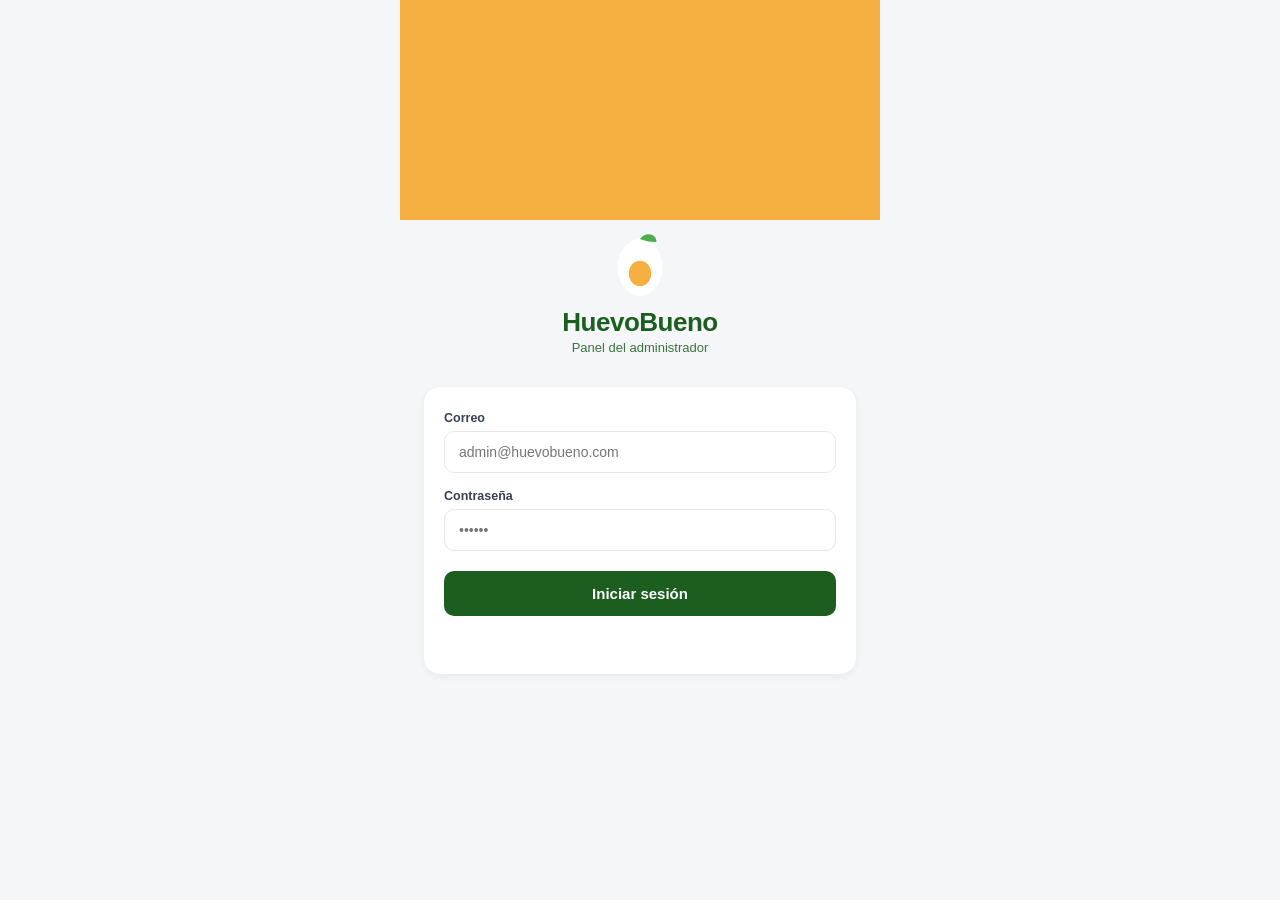
==== admin/index.html @ e24e539b "Add files via upload" ====
<!DOCTYPE html>
<html lang="es">
<head>
  <meta charset="UTF-8">
  <meta name="viewport" content="width=device-width, initial-scale=1.0, maximum-scale=1.0, user-scalable=no">
  <meta name="theme-color" content="#1B5E20">
  <meta name="apple-mobile-web-app-capable" content="yes">
  <meta name="apple-mobile-web-app-status-bar-style" content="default">
  <meta name="apple-mobile-web-app-title" content="Admin">
  <title>HuevoBueno · Admin</title>

  <link rel="icon" type="image/png" sizes="32x32" href="img/favicon-32x32.png">
  <link rel="icon" type="image/png" sizes="16x16" href="img/favicon-16x16.png">
  <link rel="apple-touch-icon" sizes="180x180" href="img/apple-touch-icon.png">
  <link rel="manifest" href="site.webmanifest">

  <link rel="stylesheet" href="css/estilos.css">
</head>
<body>

  <!-- LOGIN -->
  <main id="pantalla-login" class="pantalla-login">
    <div class="login-logo">
      <svg viewBox="0 0 48 48" fill="none" xmlns="http://www.w3.org/2000/svg">
        <ellipse cx="24" cy="27" rx="15" ry="19" fill="#FFFFFF"/>
        <ellipse cx="24" cy="31" rx="7.5" ry="8.5" fill="#F5B041"/>
        <path d="M24 8 C27 3 35 4 35 10 C30 10 26 9 24 8Z" fill="#4CAF50"/>
      </svg>
    </div>
    <h1 class="login-titulo">HuevoBueno</h1>
    <p class="login-subtitulo">Panel del administrador</p>

    <form id="form-login" class="login-form">
      <label class="campo">
        <span>Correo</span>
        <input type="email" id="input-correo" required autocomplete="email" placeholder="admin@huevobueno.com">
      </label>
      <label class="campo">
        <span>Contraseña</span>
        <input type="password" id="input-password" required autocomplete="current-password" placeholder="••••••">
      </label>
      <button type="submit" id="btn-ingresar" class="btn-primario">Iniciar sesión</button>
      <p id="mensaje-error" class="login-error"></p>
    </form>
  </main>

  <!-- APP -->
  <div id="app-principal" class="app-principal hidden">

    <!-- HEADER -->
    <header class="header">
      <div class="header-izq">
        <div class="logo-huevo">
          <svg viewBox="0 0 48 48" fill="none" xmlns="http://www.w3.org/2000/svg">
            <ellipse cx="24" cy="27" rx="15" ry="19" fill="#FFFFFF"/>
            <ellipse cx="24" cy="31" rx="7.5" ry="8.5" fill="#F5B041"/>
            <path d="M24 8 C27 3 35 4 35 10 C30 10 26 9 24 8Z" fill="#4CAF50"/>
          </svg>
        </div>
        <div class="header-textos">
          <h1 id="header-titulo">Dashboard</h1>
          <p id="header-subtitulo">Resumen de tu negocio</p>
        </div>
      </div>
      <div class="header-acciones">
        <button id="btn-refrescar" class="btn-con-texto" aria-label="Actualizar">
          <svg viewBox="0 0 24 24" fill="none" stroke="currentColor" stroke-width="2.2" stroke-linecap="round" stroke-linejoin="round">
            <polyline points="23 4 23 10 17 10"/>
            <path d="M20.49 15a9 9 0 1 1-2.12-9.36L23 10"/>
          </svg>
          <span>Actualizar</span>
        </button>
        <button id="btn-salir" class="btn-icono btn-verde" aria-label="Cerrar sesión">
          <svg viewBox="0 0 24 24" fill="none" stroke="currentColor" stroke-width="2" stroke-linecap="round" stroke-linejoin="round">
            <path d="M9 21H5a2 2 0 0 1-2-2V5a2 2 0 0 1 2-2h4"/>
            <polyline points="16 17 21 12 16 7"/>
            <line x1="21" y1="12" x2="9" y2="12"/>
          </svg>
        </button>
      </div>
    </header>

    <!-- PANTALLA: DASHBOARD -->
    <section id="pantalla-dashboard" class="pantalla">
      <div class="contenido">
        <div class="chips" id="chips-dashboard">
          <button class="chip activo" data-periodo="hoy">Hoy</button>
          <button class="chip" data-periodo="semana">Esta semana</button>
          <button class="chip" data-periodo="mes">Este mes</button>
        </div>

        <div id="dashboard-contenido">
          <p class="cargando">Cargando...</p>
        </div>
      </div>
    </section>

    <!-- PANTALLA: REPARTIDORES -->
    <section id="pantalla-repartidores" class="pantalla hidden">
      <div class="contenido">
        <div id="repartidores-contenido">
          <p class="cargando">Cargando...</p>
        </div>
      </div>
    </section>

    <!-- PANTALLA: CONFIG -->
    <section id="pantalla-config" class="pantalla hidden">
      <div class="contenido">

        <!-- Menú principal de config -->
        <div id="config-menu">
          <div class="config-opciones">
            <button class="config-opcion" data-config="nuevo-repartidor">
              <svg viewBox="0 0 24 24" fill="none" stroke="currentColor" stroke-width="2" stroke-linecap="round" stroke-linejoin="round">
                <circle cx="9" cy="8" r="3"/>
                <path d="M3 20c0-3 3-5 6-5s6 2 6 5"/>
                <line x1="19" y1="8" x2="19" y2="14"/>
                <line x1="16" y1="11" x2="22" y2="11"/>
              </svg>
              <div>
                <div class="config-opcion-titulo">Nuevo repartidor</div>
                <div class="config-opcion-sub">Registrar emprendedor y asignar colonias</div>
              </div>
            </button>

            <button class="config-opcion" data-config="ciudades">
              <svg viewBox="0 0 24 24" fill="none" stroke="currentColor" stroke-width="2" stroke-linecap="round" stroke-linejoin="round">
                <path d="M3 21h18"/>
                <path d="M5 21V7l8-4v18"/>
                <path d="M19 21V11l-6-4"/>
              </svg>
              <div>
                <div class="config-opcion-titulo">Ciudades registradas</div>
                <div class="config-opcion-sub">Colonias agrupadas por ciudad</div>
              </div>
            </button>
          </div>
        </div>

        <!-- Vista: Nuevo repartidor -->
        <div id="config-nuevo-repartidor" class="hidden">
          <button class="btn-volver-config" id="btn-volver-config-1">← Volver</button>

          <h3 class="config-titulo">Nuevo repartidor</h3>
          <p class="config-sub">Selecciona la ciudad, completa datos y elige colonias.</p>

          <form id="form-nuevo-repartidor" class="config-form">
            <label class="campo">
              <span>Ciudad *</span>
              <select id="rep-ciudad" required>
                <option value="">Selecciona una ciudad</option>
                <option value="Sayula">Sayula</option>
                <option value="Zacoalco">Zacoalco</option>
                <option value="Ciudad Guzman">Ciudad Guzman</option>
                <option value="__OTRO__">Otro (escribir ciudad)</option>
              </select>
            </label>

            <!-- Campos personales (siempre visibles) -->
            <div id="rep-campos-personales" class="hidden">
              <label class="campo">
                <span>Nombre completo *</span>
                <input type="text" id="rep-nombre" required placeholder="Ej. Juan Pérez">
              </label>

              <label class="campo">
                <span>Correo electrónico *</span>
                <input type="email" id="rep-correo" required placeholder="juan@correo.com">
              </label>

              <label class="campo">
                <span>Contraseña *</span>
                <input type="text" id="rep-password" required placeholder="Al menos 6 caracteres">
              </label>

              <label class="campo">
                <span>WhatsApp *</span>
                <input type="tel" id="rep-whatsapp" required placeholder="523325110628">
              </label>
            </div>

            <!-- Ciudad libre (solo si eligió "Otro") -->
            <div id="rep-ciudad-libre" class="hidden">
              <label class="campo">
                <span>¿Cuál es tu ciudad? *</span>
                <input type="text" id="rep-ciudad-otro" placeholder="Ej. Tlaquepaque">
              </label>
            </div>

            <!-- Sección: colonias (según ciudad) -->
            <div id="rep-seccion-colonias" class="hidden">
              <div class="config-seccion-titulo">Colonias asignadas</div>
              <p class="config-seccion-sub" id="rep-colonias-sub">Selecciona las colonias.</p>

              <div id="lista-checkbox-colonias" class="lista-checkbox">
                <p class="vacio" style="padding:16px;text-align:center;font-size:12px;">Cargando colonias...</p>
              </div>

              <button type="button" id="btn-abrir-modal-colonia" class="btn-secundario-config">
                + Agregar colonia nueva
              </button>
            </div>

            <!-- Sección: mensaje cuando no hay colonias -->
            <div id="rep-mensaje-sin-colonias" class="hidden">
              <div class="info-box">
                <div class="info-box-icono">📭</div>
                <p class="info-box-titulo">Aún no repartimos en esta ciudad</p>
                <p class="info-box-texto">Déjanos tus datos y te avisaremos cuando abramos ruta en tu zona.</p>
              </div>

              <label class="campo">
                <span>¿Cuál es tu colonia? (opcional)</span>
                <input type="text" id="rep-colonia-espera" placeholder="Ej. Centro">
              </label>
            </div>

            <!-- Botón dinámico -->
            <button type="submit" id="btn-accion-repartidor" class="btn-primario disabled">
              Completa los datos
            </button>
            <p id="msg-nuevo-repartidor" class="login-error"></p>
          </form>
        </div>

        <!-- Vista: Ciudades -->
        <div id="config-ciudades" class="hidden">
          <button class="btn-volver-config" id="btn-volver-config-2">← Volver</button>
          <h3 class="config-titulo">Ciudades registradas</h3>
          <p class="config-sub" id="ciudades-count">—</p>

          <div class="chips" id="chips-ciudades"></div>

          <div id="lista-colonias" class="lista-colonias" style="margin-top:14px;">
            <p class="cargando">Cargando colonias...</p>
          </div>
        </div>

      </div>
    </section>

    <!-- FOOTER -->
    <nav class="footer-nav">
      <button class="footer-btn activo" data-nav="dashboard">
        <svg viewBox="0 0 24 24" fill="none" stroke="currentColor" stroke-width="2" stroke-linecap="round" stroke-linejoin="round">
          <rect x="3" y="3" width="7" height="9"/>
          <rect x="14" y="3" width="7" height="5"/>
          <rect x="14" y="12" width="7" height="9"/>
          <rect x="3" y="16" width="7" height="5"/>
        </svg>
        <span>Dashboard</span>
      </button>
      <button class="footer-btn" data-nav="repartidores">
        <svg viewBox="0 0 24 24" fill="none" stroke="currentColor" stroke-width="2" stroke-linecap="round" stroke-linejoin="round">
          <circle cx="9" cy="8" r="3"/>
          <circle cx="17" cy="9" r="2"/>
          <path d="M3 20c0-3 3-5 6-5s6 2 6 5"/>
          <path d="M17 20c0-2 1-3 2.5-3.5"/>
        </svg>
        <span>Repartidores</span>
      </button>
      <button class="footer-btn" data-nav="config">
        <svg viewBox="0 0 24 24" fill="none" stroke="currentColor" stroke-width="2" stroke-linecap="round" stroke-linejoin="round">
          <circle cx="12" cy="12" r="3"/>
          <path d="M19.4 15a1.65 1.65 0 0 0 .33 1.82l.06.06a2 2 0 0 1-2.83 2.83l-.06-.06a1.65 1.65 0 0 0-1.82-.33 1.65 1.65 0 0 0-1 1.51V21a2 2 0 0 1-4 0v-.09a1.65 1.65 0 0 0-1-1.51 1.65 1.65 0 0 0-1.82.33l-.06.06a2 2 0 0 1-2.83-2.83l.06-.06a1.65 1.65 0 0 0 .33-1.82 1.65 1.65 0 0 0-1.51-1H3a2 2 0 0 1 0-4h.09A1.65 1.65 0 0 0 4.6 9a1.65 1.65 0 0 0-.33-1.82l-.06-.06a2 2 0 0 1 2.83-2.83l.06.06a1.65 1.65 0 0 0 1.82.33H9a1.65 1.65 0 0 0 1-1.51V3a2 2 0 0 1 4 0v.09a1.65 1.65 0 0 0 1 1.51 1.65 1.65 0 0 0 1.82-.33l.06-.06a2 2 0 0 1 2.83 2.83l-.06.06a1.65 1.65 0 0 0-.33 1.82V9a1.65 1.65 0 0 0 1.51 1H21a2 2 0 0 1 0 4h-.09a1.65 1.65 0 0 0-1.51 1z"/>
        </svg>
        <span>Config</span>
      </button>
    </nav>
  </div>

  <!-- MODAL: NUEVA COLONIA -->
  <div id="modal-colonia" class="modal hidden">
    <div class="modal-contenido">
      <button class="modal-cerrar" id="btn-cerrar-modal-colonia" aria-label="Cerrar">×</button>

      <h3 class="config-titulo" id="modal-colonia-titulo">Agregar colonia</h3>
      <p class="config-sub" id="modal-colonia-sub">Completa los datos de la colonia.</p>

      <form id="form-nueva-colonia" class="config-form">
        <label class="campo">
          <span>Ciudad *</span>
          <select id="col-municipio" required>
            <option value="">Selecciona una ciudad</option>
            <option value="Sayula">Sayula</option>
            <option value="Zacoalco">Zacoalco</option>
            <option value="Ciudad Guzman">Ciudad Guzman</option>
            <option value="__OTRO__">Otro (escribir ciudad)</option>
          </select>
        </label>

        <!-- Ciudad libre (solo si "Otro") -->
        <div id="col-ciudad-libre" class="hidden">
          <label class="campo">
            <span>¿Cuál es la ciudad? *</span>
            <input type="text" id="col-ciudad-otro" placeholder="Ej. Tlaquepaque">
          </label>
        </div>

        <label class="campo">
          <span>Nombre de la colonia *</span>
          <input type="text" id="col-nombre" required placeholder="Ej. Juan Rulfo">
        </label>

        <label class="campo">
          <span>Código postal</span>
          <input type="text" id="col-cp" placeholder="49300">
        </label>

        <label class="campo">
          <span>Día de entrega</span>
          <input type="text" id="col-dia" placeholder="Ej. lunes">
        </label>

        <div class="config-doble">
          <label class="campo">
            <span>Precio blanco *</span>
            <input type="number" id="col-precio-blanco" required value="70" min="1">
          </label>
          <label class="campo">
            <span>Precio rojo *</span>
            <input type="number" id="col-precio-rojo" required value="95" min="1">
          </label>
        </div>

        <button type="submit" id="btn-guardar-colonia" class="btn-primario">Guardar colonia</button>
        <p id="msg-nueva-colonia" class="login-error"></p>
      </form>
    </div>
  </div>

  <script src="js/config.js"></script>
  <script src="js/api.js"></script>
  <script src="js/login.js"></script>
  <script src="js/admin.js"></script>
</body>
</html>
---- admin/css/estilos.css ----
/* RESET */
*, *::before, *::after { margin: 0; padding: 0; box-sizing: border-box; }

:root {
  --amarillo: #F5B041;
  --amarillo-etiqueta: #FFF3CD;
  --amarillo-etiqueta-texto: #856404;
  --verde-oscuro: #1B5E20;
  --verde-claro: #E8F5E9;
  --verde-etiqueta: #D4EDDA;
  --verde-etiqueta-texto: #155724;
  --gris-fondo: #F5F6F8;
  --gris-texto: #6B7280;
  --gris-borde: #E5E7EB;
  --rojo-error: #C62828;
  --rojo-claro: #F8D7DA;
  --rojo-texto: #721C24;
  --blanco: #FFFFFF;
  --sombra: 0 2px 8px rgba(0,0,0,0.06);
  --radio: 16px;
}

html, body { height: 100%; }

body {
  font-family: -apple-system, BlinkMacSystemFont, 'Segoe UI', Roboto, Helvetica, Arial, sans-serif;
  background: var(--gris-fondo);
  color: #1F2937;
  min-height: 100vh;
  max-width: 480px;
  margin: 0 auto;
  position: relative;
}

.hidden { display: none !important; }

/* LOGIN */
.pantalla-login {
  min-height: 100vh;
  display: flex;
  flex-direction: column;
  align-items: center;
  justify-content: center;
  padding: 32px 24px;
  background: linear-gradient(180deg, var(--amarillo) 0%, var(--amarillo) 220px, var(--gris-fondo) 220px, var(--gris-fondo) 100%);
}

.login-logo { width: 72px; height: 72px; margin-bottom: 8px; }
.login-logo svg { width: 100%; height: 100%; }

.login-titulo { font-size: 26px; font-weight: 800; color: var(--verde-oscuro); letter-spacing: -0.5px; }
.login-subtitulo { font-size: 13px; color: var(--verde-oscuro); opacity: 0.85; margin-top: 2px; margin-bottom: 32px; }

.login-form {
  width: 100%;
  background: var(--blanco);
  border-radius: var(--radio);
  box-shadow: var(--sombra);
  padding: 24px 20px;
  display: flex;
  flex-direction: column;
  gap: 16px;
}

.campo { display: flex; flex-direction: column; gap: 6px; }
.campo span { font-size: 12.5px; font-weight: 600; color: #374151; }
.campo input {
  border: 1.5px solid var(--gris-borde);
  border-radius: 10px;
  padding: 12px 14px;
  font-size: 14px;
  font-family: inherit;
  outline: none;
  transition: border-color 0.15s;
  background: var(--blanco);
}
.campo input:focus { border-color: var(--verde-oscuro); }

.btn-primario {
  background: var(--verde-oscuro);
  color: var(--blanco);
  border: none;
  border-radius: 10px;
  padding: 14px;
  font-size: 15px;
  font-weight: 700;
  font-family: inherit;
  cursor: pointer;
  transition: transform 0.15s, opacity 0.15s;
  margin-top: 4px;
}
.btn-primario:active { transform: scale(0.98); }
.btn-primario:disabled { opacity: 0.6; cursor: not-allowed; }

.login-error { font-size: 13px; color: var(--rojo-error); text-align: center; min-height: 18px; font-weight: 500; }

/* APP */
.app-principal { min-height: 100vh; padding-bottom: 80px; }

/* HEADER */
.header {
  background: var(--amarillo);
  padding: 14px 14px 16px;
  display: flex;
  justify-content: space-between;
  align-items: center;
  gap: 8px;
  position: sticky;
  top: 0;
  z-index: 50;
}

.header-izq { display: flex; align-items: center; gap: 8px; min-width: 0; flex: 1; }
.logo-huevo { width: 34px; height: 34px; flex-shrink: 0; }
.logo-huevo svg { width: 100%; height: 100%; }

.header-textos { min-width: 0; }
.header-textos h1 { font-size: 19px; font-weight: 800; color: var(--verde-oscuro); line-height: 1.1; }
.header-textos p { font-size: 9.5px; color: var(--verde-oscuro); opacity: 0.85; margin-top: 1px; line-height: 1.2; }

.header-acciones { display: flex; gap: 6px; flex-shrink: 0; align-items: center; }

.btn-con-texto {
  display: flex;
  align-items: center;
  gap: 5px;
  background: var(--blanco);
  color: var(--verde-oscuro);
  border: none;
  border-radius: 20px;
  padding: 8px 12px;
  font-size: 12px;
  font-weight: 700;
  font-family: inherit;
  cursor: pointer;
  box-shadow: 0 2px 6px rgba(0,0,0,0.08);
  transition: transform 0.15s;
}
.btn-con-texto:active { transform: scale(0.95); }
.btn-con-texto svg { width: 16px; height: 16px; }

.btn-icono {
  width: 38px;
  height: 38px;
  border-radius: 50%;
  border: none;
  display: flex;
  align-items: center;
  justify-content: center;
  cursor: pointer;
  transition: transform 0.15s;
  flex-shrink: 0;
}
.btn-icono:active { transform: scale(0.92); }
.btn-icono svg { width: 19px; height: 19px; }

.btn-verde { background: var(--verde-oscuro); color: var(--blanco); box-shadow: 0 2px 6px rgba(0,0,0,0.15); }

/* CONTENIDO */
.contenido {
  padding: 14px 14px 24px;
  display: flex;
  flex-direction: column;
  gap: 12px;
}

.cargando, .vacio {
  text-align: center;
  color: var(--gris-texto);
  padding: 32px 16px;
  font-size: 13.5px;
}

/* CHIPS */
.chips {
  display: flex;
  gap: 6px;
  overflow-x: auto;
  padding: 2px 2px 4px;
  scrollbar-width: none;
}
.chips::-webkit-scrollbar { display: none; }

.chip {
  flex-shrink: 0;
  display: flex;
  align-items: center;
  gap: 5px;
  background: var(--blanco);
  color: #374151;
  border: 1.5px solid var(--gris-borde);
  border-radius: 20px;
  padding: 7px 12px;
  font-size: 12px;
  font-weight: 600;
  font-family: inherit;
  cursor: pointer;
  transition: all 0.15s;
  white-space: nowrap;
}

.chip.activo {
  background: var(--verde-oscuro);
  color: var(--blanco);
  border-color: var(--verde-oscuro);
}

/* CARDS */
.card {
  background: var(--blanco);
  border-radius: var(--radio);
  padding: 16px;
  box-shadow: var(--sombra);
}

.card-titulo {
  font-size: 12.5px;
  font-weight: 700;
  color: var(--gris-texto);
  text-transform: uppercase;
  letter-spacing: 0.4px;
  margin-bottom: 8px;
}

.card-valor {
  font-size: 30px;
  font-weight: 800;
  color: #1F2937;
  line-height: 1.1;
}

.card-sub {
  font-size: 12.5px;
  color: var(--gris-texto);
  margin-top: 4px;
}

/* Grid de 3 métricas */
.card-metricas {
  display: grid;
  grid-template-columns: 1fr 1fr 1fr;
  gap: 8px;
  background: var(--blanco);
  border-radius: var(--radio);
  padding: 14px 12px;
  box-shadow: var(--sombra);
}

.metrica {
  display: flex;
  flex-direction: column;
  align-items: center;
  text-align: center;
  gap: 3px;
}

.metrica-valor {
  font-size: 22px;
  font-weight: 800;
  color: var(--verde-oscuro);
}

.metrica-label {
  font-size: 10.5px;
  color: var(--gris-texto);
  font-weight: 600;
  text-transform: uppercase;
  letter-spacing: 0.3px;
}

/* Ranking y listas */
.lista-items {
  display: flex;
  flex-direction: column;
  gap: 10px;
}

.item-row {
  display: flex;
  align-items: center;
  gap: 10px;
}

.item-pos {
  width: 26px;
  height: 26px;
  border-radius: 50%;
  background: var(--verde-claro);
  color: var(--verde-oscuro);
  display: flex;
  align-items: center;
  justify-content: center;
  font-size: 12px;
  font-weight: 800;
  flex-shrink: 0;
}
.item-pos.top {
  background: var(--amarillo);
  color: var(--verde-oscuro);
}

.item-info { flex: 1; min-width: 0; }

.item-nombre {
  font-size: 13.5px;
  font-weight: 700;
  color: #1F2937;
  margin-bottom: 2px;
}

.item-detalle {
  font-size: 11.5px;
  color: var(--gris-texto);
}

.item-valor {
  font-size: 14px;
  font-weight: 800;
  color: var(--verde-oscuro);
  flex-shrink: 0;
}

/* Barra de progreso */
.barra-track {
  height: 6px;
  background: var(--gris-fondo);
  border-radius: 6px;
  overflow: hidden;
  margin-top: 4px;
}

.barra-fill {
  height: 100%;
  background: var(--verde-oscuro);
  border-radius: 6px;
  transition: width 0.4s ease-out;
  min-width: 3px;
}

.barra-fill.amarillo { background: var(--amarillo); }
.barra-fill.rojo { background: #C62828; }

/* Finanzas */
.finanzas-grid {
  display: flex;
  flex-direction: column;
  gap: 8px;
  margin-top: 10px;
  padding-top: 12px;
  border-top: 1px solid var(--gris-borde);
}

.finanzas-row {
  display: flex;
  justify-content: space-between;
  align-items: center;
  font-size: 13px;
}

.finanzas-row .label { color: var(--gris-texto); }
.finanzas-row .valor { font-weight: 700; color: #1F2937; }
.finanzas-row.positivo .valor { color: var(--verde-oscuro); }
.finanzas-row.negativo .valor { color: var(--rojo-error); }

/* Repartidor card */
.rep-card {
  background: var(--blanco);
  border-radius: var(--radio);
  padding: 14px;
  box-shadow: var(--sombra);
  display: flex;
  flex-direction: column;
  gap: 10px;
}

.rep-header {
  display: flex;
  align-items: center;
  gap: 10px;
}

.rep-avatar {
  width: 42px;
  height: 42px;
  border-radius: 50%;
  background: var(--verde-oscuro);
  color: var(--blanco);
  display: flex;
  align-items: center;
  justify-content: center;
  font-size: 17px;
  font-weight: 800;
  flex-shrink: 0;
}

.rep-info { flex: 1; min-width: 0; }
.rep-nombre { font-size: 15px; font-weight: 800; color: #1F2937; }
.rep-correo { font-size: 11.5px; color: var(--gris-texto); word-break: break-all; }

.rep-estado {
  font-size: 10.5px;
  font-weight: 700;
  padding: 3px 8px;
  border-radius: 20px;
  background: var(--verde-etiqueta);
  color: var(--verde-etiqueta-texto);
  flex-shrink: 0;
}

.rep-stats {
  display: grid;
  grid-template-columns: 1fr 1fr 1fr;
  gap: 6px;
  padding-top: 8px;
  border-top: 1px solid var(--gris-borde);
}

.rep-stat {
  display: flex;
  flex-direction: column;
  align-items: center;
  text-align: center;
  gap: 2px;
}

.rep-stat-valor {
  font-size: 15px;
  font-weight: 800;
  color: var(--verde-oscuro);
}

.rep-stat-label {
  font-size: 10px;
  color: var(--gris-texto);
  font-weight: 600;
}

/* Placeholder */
.placeholder-contenido {
  display: flex;
  flex-direction: column;
  align-items: center;
  justify-content: center;
  text-align: center;
  padding: 80px 24px;
  min-height: 50vh;
}

.placeholder-icono { font-size: 52px; margin-bottom: 12px; }
.placeholder-titulo { font-size: 15px; font-weight: 700; color: var(--verde-oscuro); margin-bottom: 6px; }
.placeholder-texto { font-size: 13px; color: var(--gris-texto); max-width: 280px; line-height: 1.5; }

/* FOOTER */
.footer-nav {
  position: fixed;
  bottom: 0;
  left: 50%;
  transform: translateX(-50%);
  width: 100%;
  max-width: 480px;
  background: var(--blanco);
  border-top: 1px solid var(--gris-borde);
  display: grid;
  grid-template-columns: 1fr 1fr 1fr;
  box-shadow: 0 -2px 10px rgba(0,0,0,0.04);
  z-index: 60;
  padding-bottom: env(safe-area-inset-bottom, 0);
}

.footer-btn {
  background: none;
  border: none;
  padding: 10px 4px 8px;
  display: flex;
  flex-direction: column;
  align-items: center;
  gap: 3px;
  cursor: pointer;
  color: #9CA3AF;
  font-family: inherit;
  transition: color 0.15s;
  position: relative;
}

.footer-btn svg { width: 22px; height: 22px; }
.footer-btn span { font-size: 11px; font-weight: 600; }

.footer-btn.activo { color: var(--verde-oscuro); }

.footer-btn.activo::after {
  content: "";
  position: absolute;
  bottom: 2px;
  left: 50%;
  transform: translateX(-50%);
  width: 40px;
  height: 3px;
  border-radius: 3px 3px 0 0;
  background: var(--amarillo);
}

.footer-btn:active { background: #FAFAFA; }

/* ============================================================================
   CONFIG
   ============================================================================ */
.config-opciones {
  display: flex;
  flex-direction: column;
  gap: 10px;
}

.config-opcion {
  display: flex;
  align-items: center;
  gap: 14px;
  background: var(--blanco);
  border: 1.5px solid var(--gris-borde);
  border-radius: 12px;
  padding: 16px;
  font-family: inherit;
  cursor: pointer;
  transition: all 0.15s;
  text-align: left;
  color: #1F2937;
}
.config-opcion:active {
  transform: scale(0.98);
  background: var(--gris-fondo);
}
.config-opcion svg {
  width: 28px;
  height: 28px;
  color: var(--verde-oscuro);
  flex-shrink: 0;
}
.config-opcion-titulo {
  font-size: 14.5px;
  font-weight: 800;
  color: #1F2937;
}
.config-opcion-sub {
  font-size: 12px;
  color: var(--gris-texto);
  margin-top: 2px;
}

.btn-volver-config {
  background: none;
  border: none;
  color: var(--verde-oscuro);
  font-size: 13.5px;
  font-weight: 700;
  font-family: inherit;
  cursor: pointer;
  padding: 4px 0;
  margin-bottom: 8px;
}

.config-titulo {
  font-size: 18px;
  font-weight: 800;
  color: #1F2937;
  margin-bottom: 4px;
}

.config-sub {
  font-size: 12.5px;
  color: var(--gris-texto);
  margin-bottom: 18px;
}

.config-form {
  display: flex;
  flex-direction: column;
  gap: 14px;
  background: var(--blanco);
  border-radius: 14px;
  padding: 18px;
  box-shadow: var(--sombra);
}

.config-seccion-titulo {
  font-size: 13px;
  font-weight: 800;
  color: var(--verde-oscuro);
  text-transform: uppercase;
  letter-spacing: 0.3px;
  margin-top: 8px;
}

.config-seccion-sub {
  font-size: 11.5px;
  color: var(--gris-texto);
  margin-top: -8px;
  margin-bottom: 6px;
}

.lista-checkbox {
  display: flex;
  flex-direction: column;
  gap: 6px;
  max-height: 300px;
  overflow-y: auto;
  padding: 4px 0;
}

.checkbox-item {
  display: flex;
  align-items: center;
  gap: 10px;
  padding: 10px 12px;
  background: #FAFAFA;
  border: 1.5px solid var(--gris-borde);
  border-radius: 10px;
  cursor: pointer;
  transition: all 0.15s;
}

.checkbox-item:has(input:checked) {
  background: var(--verde-claro);
  border-color: var(--verde-oscuro);
}

.checkbox-item input[type="checkbox"] {
  width: 18px;
  height: 18px;
  accent-color: var(--verde-oscuro);
  flex-shrink: 0;
}

.checkbox-item-info {
  flex: 1;
  min-width: 0;
}

.checkbox-item-nombre {
  font-size: 13px;
  font-weight: 700;
  color: #1F2937;
}

.checkbox-item-detalle {
  font-size: 11px;
  color: var(--gris-texto);
  margin-top: 1px;
}

.checkbox-item-actual {
  font-size: 10px;
  font-weight: 700;
  background: var(--amarillo-etiqueta);
  color: var(--amarillo-etiqueta-texto);
  padding: 3px 7px;
  border-radius: 20px;
  flex-shrink: 0;
}

/* Lista de colonias (vista lectura) */
.lista-colonias {
  display: flex;
  flex-direction: column;
  gap: 8px;
}

.colonia-card {
  background: var(--blanco);
  border-radius: 12px;
  padding: 12px 14px;
  box-shadow: var(--sombra);
  display: flex;
  justify-content: space-between;
  align-items: center;
  gap: 10px;
}

.colonia-info {
  flex: 1;
  min-width: 0;
}

.colonia-nombre {
  font-size: 13.5px;
  font-weight: 700;
  color: #1F2937;
}

.colonia-detalle {
  font-size: 11.5px;
  color: var(--gris-texto);
  margin-top: 2px;
}

.colonia-rep {
  font-size: 11px;
  font-weight: 700;
  color: var(--verde-oscuro);
  background: var(--verde-claro);
  padding: 4px 9px;
  border-radius: 20px;
  flex-shrink: 0;
}

/* Modal centrado */
.modal {
  position: fixed;
  inset: 0;
  background: rgba(0,0,0,0.55);
  display: flex;
  align-items: center;
  justify-content: center;
  padding: 16px;
  z-index: 100;
  animation: fadeIn 0.15s ease-out;
}
@keyframes fadeIn { from { opacity: 0; } to { opacity: 1; } }

.modal-contenido {
  background: var(--blanco);
  width: 100%;
  max-width: 420px;
  border-radius: 20px;
  padding: 24px 20px 24px;
  max-height: 85vh;
  overflow-y: auto;
  position: relative;
  animation: scaleIn 0.2s ease-out;
}
@keyframes scaleIn {
  from { transform: scale(0.95); opacity: 0.6; }
  to   { transform: scale(1);    opacity: 1; }
}

.modal-cerrar {
  position: absolute;
  top: 12px; right: 12px;
  width: 34px; height: 34px;
  border-radius: 50%;
  border: none;
  background: #F3F4F6;
  color: #374151;
  font-size: 22px;
  cursor: pointer;
  display: flex; align-items: center; justify-content: center;
  line-height: 1;
}

.config-doble {
  display: grid;
  grid-template-columns: 1fr 1fr;
  gap: 10px;
}

.btn-secundario-config {
  background: var(--blanco);
  color: var(--verde-oscuro);
  border: 1.5px dashed var(--verde-oscuro);
  border-radius: 10px;
  padding: 12px;
  font-size: 13px;
  font-weight: 700;
  font-family: inherit;
  cursor: pointer;
  transition: all 0.15s;
  margin-top: 4px;
}
.btn-secundario-config:active {
  background: var(--verde-claro);
}

/* ============================================================================
   CIUDADES + LISTA_ESPERA + INFO-BOX
   ============================================================================ */

/* Select estilizado */
select {
  border: 1.5px solid var(--gris-borde);
  border-radius: 10px;
  padding: 12px 14px;
  font-size: 14px;
  font-family: inherit;
  outline: none;
  background: var(--blanco);
  color: #1F2937;
  cursor: pointer;
  transition: border-color 0.15s;
}
select:focus { border-color: var(--verde-oscuro); }

/* Chips de ciudad */
.chips-ciudades {
  display: flex;
  gap: 6px;
  overflow-x: auto;
  padding: 2px 2px 6px;
  scrollbar-width: none;
}
.chips-ciudades::-webkit-scrollbar { display: none; }

/* Info-box para "sin colonias" */
.info-box {
  background: #FFF9E6;
  border: 1.5px solid #F5B041;
  border-radius: 14px;
  padding: 20px 16px;
  text-align: center;
  margin: 8px 0;
}

.info-box-icono {
  font-size: 40px;
  margin-bottom: 8px;
}

.info-box-titulo {
  font-size: 14.5px;
  font-weight: 800;
  color: #856404;
  margin-bottom: 6px;
}

.info-box-texto {
  font-size: 12.5px;
  color: #856404;
  line-height: 1.5;
  opacity: 0.9;
}

/* Botón deshabilitado */
.btn-primario.disabled {
  opacity: 0.5;
  cursor: not-allowed;
}

/* Bloque ciudad en repartidor card */
.rep-ciudades {
  display: flex;
  flex-wrap: wrap;
  gap: 4px;
  margin-top: 4px;
}

.rep-ciudad-tag {
  font-size: 10.5px;
  font-weight: 700;
  background: var(--verde-claro);
  color: var(--verde-oscuro);
  padding: 2px 8px;
  border-radius: 20px;
}

/* Etiqueta de dueño actual en checkbox-item */
.checkbox-item-actual {
  font-size: 10px;
  font-weight: 700;
  background: var(--amarillo-etiqueta);
  color: var(--amarillo-etiqueta-texto);
  padding: 3px 8px;
  border-radius: 20px;
  flex-shrink: 0;
  white-space: nowrap;
}

.checkbox-item-actual.libre {
  background: var(--verde-claro);
  color: var(--verde-oscuro);
}
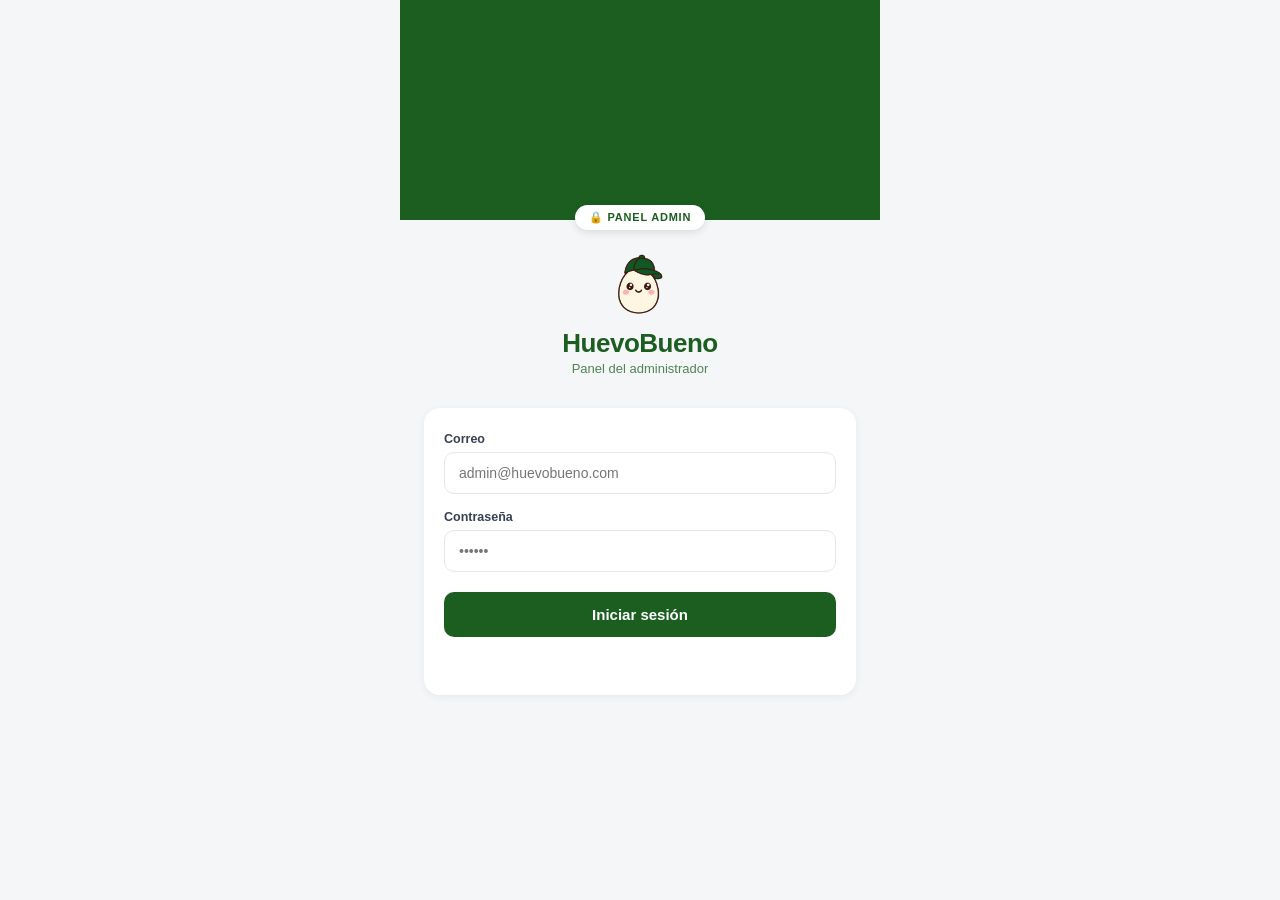
==== commit f74a64cb: "Update index.html" ====
--- a/admin/index.html
+++ b/admin/index.html
@@ -16,16 +16,13 @@
 
   <link rel="stylesheet" href="css/estilos.css">
 </head>
-<body>
+<body class="modo-admin">
 
   <!-- LOGIN -->
   <main id="pantalla-login" class="pantalla-login">
+    <div class="login-badge">🔒 Panel Admin</div>
     <div class="login-logo">
-      <svg viewBox="0 0 48 48" fill="none" xmlns="http://www.w3.org/2000/svg">
-        <ellipse cx="24" cy="27" rx="15" ry="19" fill="#FFFFFF"/>
-        <ellipse cx="24" cy="31" rx="7.5" ry="8.5" fill="#F5B041"/>
-        <path d="M24 8 C27 3 35 4 35 10 C30 10 26 9 24 8Z" fill="#4CAF50"/>
-      </svg>
+      <img src="img/logo.png" alt="HuevoBueno">
     </div>
     <h1 class="login-titulo">HuevoBueno</h1>
     <p class="login-subtitulo">Panel del administrador</p>
@@ -51,11 +48,7 @@
     <header class="header">
       <div class="header-izq">
         <div class="logo-huevo">
-          <svg viewBox="0 0 48 48" fill="none" xmlns="http://www.w3.org/2000/svg">
-            <ellipse cx="24" cy="27" rx="15" ry="19" fill="#FFFFFF"/>
-            <ellipse cx="24" cy="31" rx="7.5" ry="8.5" fill="#F5B041"/>
-            <path d="M24 8 C27 3 35 4 35 10 C30 10 26 9 24 8Z" fill="#4CAF50"/>
-          </svg>
+          <img src="img/logo.png" alt="HuevoBueno">
         </div>
         <div class="header-textos">
           <h1 id="header-titulo">Dashboard</h1>
@@ -157,7 +150,7 @@
               </select>
             </label>
 
-            <!-- Campos personales (siempre visibles) -->
+            <!-- Campos personales -->
             <div id="rep-campos-personales" class="hidden">
               <label class="campo">
                 <span>Nombre completo *</span>
@@ -180,7 +173,7 @@
               </label>
             </div>
 
-            <!-- Ciudad libre (solo si eligió "Otro") -->
+            <!-- Ciudad libre -->
             <div id="rep-ciudad-libre" class="hidden">
               <label class="campo">
                 <span>¿Cuál es tu ciudad? *</span>
@@ -188,7 +181,7 @@
               </label>
             </div>
 
-            <!-- Sección: colonias (según ciudad) -->
+            <!-- Sección: colonias -->
             <div id="rep-seccion-colonias" class="hidden">
               <div class="config-seccion-titulo">Colonias asignadas</div>
               <p class="config-seccion-sub" id="rep-colonias-sub">Selecciona las colonias.</p>
@@ -205,9 +198,9 @@
             <!-- Sección: mensaje cuando no hay colonias -->
             <div id="rep-mensaje-sin-colonias" class="hidden">
               <div class="info-box">
-                <div class="info-box-icono">📭</div>
-                <p class="info-box-titulo">Aún no repartimos en esta ciudad</p>
-                <p class="info-box-texto">Déjanos tus datos y te avisaremos cuando abramos ruta en tu zona.</p>
+                <div class="info-box-icono" id="rep-info-icono">📭</div>
+                <p class="info-box-titulo" id="rep-info-titulo">Aún no repartimos en esta ciudad</p>
+                <p class="info-box-texto" id="rep-info-texto">Déjanos tus datos y te avisaremos cuando abramos ruta en tu zona.</p>
               </div>
 
               <label class="campo">
@@ -290,7 +283,7 @@
           </select>
         </label>
 
-        <!-- Ciudad libre (solo si "Otro") -->
+        <!-- Ciudad libre -->
         <div id="col-ciudad-libre" class="hidden">
           <label class="campo">
             <span>¿Cuál es la ciudad? *</span>
@@ -335,4 +328,4 @@
   <script src="js/login.js"></script>
   <script src="js/admin.js"></script>
 </body>
-</html>+</html>
--- a/admin/css/estilos.css
+++ b/admin/css/estilos.css
@@ -1,30 +1,13 @@
-/* RESET */
+/* ============================================================================
+   RESET
+   ============================================================================ */
 *, *::before, *::after { margin: 0; padding: 0; box-sizing: border-box; }
-
-:root {
-  --amarillo: #F5B041;
-  --amarillo-etiqueta: #FFF3CD;
-  --amarillo-etiqueta-texto: #856404;
-  --verde-oscuro: #1B5E20;
-  --verde-claro: #E8F5E9;
-  --verde-etiqueta: #D4EDDA;
-  --verde-etiqueta-texto: #155724;
-  --gris-fondo: #F5F6F8;
-  --gris-texto: #6B7280;
-  --gris-borde: #E5E7EB;
-  --rojo-error: #C62828;
-  --rojo-claro: #F8D7DA;
-  --rojo-texto: #721C24;
-  --blanco: #FFFFFF;
-  --sombra: 0 2px 8px rgba(0,0,0,0.06);
-  --radio: 16px;
-}
 
 html, body { height: 100%; }
 
 body {
   font-family: -apple-system, BlinkMacSystemFont, 'Segoe UI', Roboto, Helvetica, Arial, sans-serif;
-  background: var(--gris-fondo);
+  background: #F5F6F8;
   color: #1F2937;
   min-height: 100vh;
   max-width: 480px;
@@ -34,7 +17,9 @@
 
 .hidden { display: none !important; }
 
-/* LOGIN */
+/* ============================================================================
+   LOGIN
+   ============================================================================ */
 .pantalla-login {
   min-height: 100vh;
   display: flex;
@@ -42,20 +27,20 @@
   align-items: center;
   justify-content: center;
   padding: 32px 24px;
-  background: linear-gradient(180deg, var(--amarillo) 0%, var(--amarillo) 220px, var(--gris-fondo) 220px, var(--gris-fondo) 100%);
+  background: linear-gradient(180deg, #F5B041 0%, #F5B041 220px, #F5F6F8 220px, #F5F6F8 100%);
 }
 
 .login-logo { width: 72px; height: 72px; margin-bottom: 8px; }
 .login-logo svg { width: 100%; height: 100%; }
 
-.login-titulo { font-size: 26px; font-weight: 800; color: var(--verde-oscuro); letter-spacing: -0.5px; }
-.login-subtitulo { font-size: 13px; color: var(--verde-oscuro); opacity: 0.85; margin-top: 2px; margin-bottom: 32px; }
+.login-titulo { font-size: 26px; font-weight: 800; color: #1B5E20; letter-spacing: -0.5px; }
+.login-subtitulo { font-size: 13px; color: #1B5E20; opacity: 0.85; margin-top: 2px; margin-bottom: 32px; }
 
 .login-form {
   width: 100%;
-  background: var(--blanco);
-  border-radius: var(--radio);
-  box-shadow: var(--sombra);
+  background: #FFFFFF;
+  border-radius: 16px;
+  box-shadow: 0 2px 8px rgba(0,0,0,0.06);
   padding: 24px 20px;
   display: flex;
   flex-direction: column;
@@ -65,20 +50,20 @@
 .campo { display: flex; flex-direction: column; gap: 6px; }
 .campo span { font-size: 12.5px; font-weight: 600; color: #374151; }
 .campo input {
-  border: 1.5px solid var(--gris-borde);
+  border: 1.5px solid #E5E7EB;
   border-radius: 10px;
   padding: 12px 14px;
   font-size: 14px;
   font-family: inherit;
   outline: none;
   transition: border-color 0.15s;
-  background: var(--blanco);
-}
-.campo input:focus { border-color: var(--verde-oscuro); }
+  background: #FFFFFF;
+}
+.campo input:focus { border-color: #1B5E20; }
 
 .btn-primario {
-  background: var(--verde-oscuro);
-  color: var(--blanco);
+  background: #1B5E20;
+  color: #FFFFFF;
   border: none;
   border-radius: 10px;
   padding: 14px;
@@ -91,15 +76,20 @@
 }
 .btn-primario:active { transform: scale(0.98); }
 .btn-primario:disabled { opacity: 0.6; cursor: not-allowed; }
-
-.login-error { font-size: 13px; color: var(--rojo-error); text-align: center; min-height: 18px; font-weight: 500; }
-
-/* APP */
+.btn-primario.disabled { opacity: 0.5; cursor: not-allowed; }
+
+.login-error { font-size: 13px; color: #C62828; text-align: center; min-height: 18px; font-weight: 500; }
+
+/* ============================================================================
+   APP
+   ============================================================================ */
 .app-principal { min-height: 100vh; padding-bottom: 80px; }
 
-/* HEADER */
+/* ============================================================================
+   HEADER
+   ============================================================================ */
 .header {
-  background: var(--amarillo);
+  background: #F5B041;
   padding: 14px 14px 16px;
   display: flex;
   justify-content: space-between;
@@ -115,8 +105,8 @@
 .logo-huevo svg { width: 100%; height: 100%; }
 
 .header-textos { min-width: 0; }
-.header-textos h1 { font-size: 19px; font-weight: 800; color: var(--verde-oscuro); line-height: 1.1; }
-.header-textos p { font-size: 9.5px; color: var(--verde-oscuro); opacity: 0.85; margin-top: 1px; line-height: 1.2; }
+.header-textos h1 { font-size: 19px; font-weight: 800; color: #1B5E20; line-height: 1.1; }
+.header-textos p { font-size: 9.5px; color: #1B5E20; opacity: 0.85; margin-top: 1px; line-height: 1.2; }
 
 .header-acciones { display: flex; gap: 6px; flex-shrink: 0; align-items: center; }
 
@@ -124,8 +114,8 @@
   display: flex;
   align-items: center;
   gap: 5px;
-  background: var(--blanco);
-  color: var(--verde-oscuro);
+  background: #FFFFFF;
+  color: #1B5E20;
   border: none;
   border-radius: 20px;
   padding: 8px 12px;
@@ -154,9 +144,11 @@
 .btn-icono:active { transform: scale(0.92); }
 .btn-icono svg { width: 19px; height: 19px; }
 
-.btn-verde { background: var(--verde-oscuro); color: var(--blanco); box-shadow: 0 2px 6px rgba(0,0,0,0.15); }
-
-/* CONTENIDO */
+.btn-verde { background: #1B5E20; color: #FFFFFF; box-shadow: 0 2px 6px rgba(0,0,0,0.15); }
+
+/* ============================================================================
+   CONTENIDO
+   ============================================================================ */
 .contenido {
   padding: 14px 14px 24px;
   display: flex;
@@ -166,12 +158,14 @@
 
 .cargando, .vacio {
   text-align: center;
-  color: var(--gris-texto);
+  color: #6B7280;
   padding: 32px 16px;
   font-size: 13.5px;
 }
 
-/* CHIPS */
+/* ============================================================================
+   CHIPS
+   ============================================================================ */
 .chips {
   display: flex;
   gap: 6px;
@@ -186,9 +180,9 @@
   display: flex;
   align-items: center;
   gap: 5px;
-  background: var(--blanco);
+  background: #FFFFFF;
   color: #374151;
-  border: 1.5px solid var(--gris-borde);
+  border: 1.5px solid #E5E7EB;
   border-radius: 20px;
   padding: 7px 12px;
   font-size: 12px;
@@ -200,23 +194,25 @@
 }
 
 .chip.activo {
-  background: var(--verde-oscuro);
-  color: var(--blanco);
-  border-color: var(--verde-oscuro);
-}
-
-/* CARDS */
+  background: #1B5E20;
+  color: #FFFFFF;
+  border-color: #1B5E20;
+}
+
+/* ============================================================================
+   CARDS
+   ============================================================================ */
 .card {
-  background: var(--blanco);
-  border-radius: var(--radio);
+  background: #FFFFFF;
+  border-radius: 16px;
   padding: 16px;
-  box-shadow: var(--sombra);
+  box-shadow: 0 2px 8px rgba(0,0,0,0.06);
 }
 
 .card-titulo {
   font-size: 12.5px;
   font-weight: 700;
-  color: var(--gris-texto);
+  color: #6B7280;
   text-transform: uppercase;
   letter-spacing: 0.4px;
   margin-bottom: 8px;
@@ -231,19 +227,18 @@
 
 .card-sub {
   font-size: 12.5px;
-  color: var(--gris-texto);
+  color: #6B7280;
   margin-top: 4px;
 }
 
-/* Grid de 3 métricas */
 .card-metricas {
   display: grid;
   grid-template-columns: 1fr 1fr 1fr;
   gap: 8px;
-  background: var(--blanco);
-  border-radius: var(--radio);
+  background: #FFFFFF;
+  border-radius: 16px;
   padding: 14px 12px;
-  box-shadow: var(--sombra);
+  box-shadow: 0 2px 8px rgba(0,0,0,0.06);
 }
 
 .metrica {
@@ -254,39 +249,27 @@
   gap: 3px;
 }
 
-.metrica-valor {
-  font-size: 22px;
-  font-weight: 800;
-  color: var(--verde-oscuro);
-}
-
+.metrica-valor { font-size: 22px; font-weight: 800; color: #1B5E20; }
 .metrica-label {
   font-size: 10.5px;
-  color: var(--gris-texto);
+  color: #6B7280;
   font-weight: 600;
   text-transform: uppercase;
   letter-spacing: 0.3px;
 }
 
-/* Ranking y listas */
-.lista-items {
-  display: flex;
-  flex-direction: column;
-  gap: 10px;
-}
-
-.item-row {
-  display: flex;
-  align-items: center;
-  gap: 10px;
-}
+/* ============================================================================
+   LISTAS / RANKING
+   ============================================================================ */
+.lista-items { display: flex; flex-direction: column; gap: 10px; }
+.item-row { display: flex; align-items: center; gap: 10px; }
 
 .item-pos {
   width: 26px;
   height: 26px;
   border-radius: 50%;
-  background: var(--verde-claro);
-  color: var(--verde-oscuro);
+  background: #E8F5E9;
+  color: #1B5E20;
   display: flex;
   align-items: center;
   justify-content: center;
@@ -294,36 +277,16 @@
   font-weight: 800;
   flex-shrink: 0;
 }
-.item-pos.top {
-  background: var(--amarillo);
-  color: var(--verde-oscuro);
-}
+.item-pos.top { background: #F5B041; color: #1B5E20; }
 
 .item-info { flex: 1; min-width: 0; }
-
-.item-nombre {
-  font-size: 13.5px;
-  font-weight: 700;
-  color: #1F2937;
-  margin-bottom: 2px;
-}
-
-.item-detalle {
-  font-size: 11.5px;
-  color: var(--gris-texto);
-}
-
-.item-valor {
-  font-size: 14px;
-  font-weight: 800;
-  color: var(--verde-oscuro);
-  flex-shrink: 0;
-}
-
-/* Barra de progreso */
+.item-nombre { font-size: 13.5px; font-weight: 700; color: #1F2937; margin-bottom: 2px; }
+.item-detalle { font-size: 11.5px; color: #6B7280; }
+.item-valor { font-size: 14px; font-weight: 800; color: #1B5E20; flex-shrink: 0; }
+
 .barra-track {
   height: 6px;
-  background: var(--gris-fondo);
+  background: #F5F6F8;
   border-radius: 6px;
   overflow: hidden;
   margin-top: 4px;
@@ -331,60 +294,54 @@
 
 .barra-fill {
   height: 100%;
-  background: var(--verde-oscuro);
+  background: #1B5E20;
   border-radius: 6px;
   transition: width 0.4s ease-out;
   min-width: 3px;
 }
 
-.barra-fill.amarillo { background: var(--amarillo); }
+.barra-fill.amarillo { background: #F5B041; }
 .barra-fill.rojo { background: #C62828; }
 
-/* Finanzas */
+/* ============================================================================
+   FINANZAS
+   ============================================================================ */
 .finanzas-grid {
   display: flex;
   flex-direction: column;
   gap: 8px;
   margin-top: 10px;
   padding-top: 12px;
-  border-top: 1px solid var(--gris-borde);
-}
-
-.finanzas-row {
-  display: flex;
-  justify-content: space-between;
-  align-items: center;
-  font-size: 13px;
-}
-
-.finanzas-row .label { color: var(--gris-texto); }
+  border-top: 1px solid #E5E7EB;
+}
+
+.finanzas-row { display: flex; justify-content: space-between; align-items: center; font-size: 13px; }
+.finanzas-row .label { color: #6B7280; }
 .finanzas-row .valor { font-weight: 700; color: #1F2937; }
-.finanzas-row.positivo .valor { color: var(--verde-oscuro); }
-.finanzas-row.negativo .valor { color: var(--rojo-error); }
-
-/* Repartidor card */
+.finanzas-row.positivo .valor { color: #1B5E20; }
+.finanzas-row.negativo .valor { color: #C62828; }
+
+/* ============================================================================
+   REPARTIDOR CARD
+   ============================================================================ */
 .rep-card {
-  background: var(--blanco);
-  border-radius: var(--radio);
+  background: #FFFFFF;
+  border-radius: 16px;
   padding: 14px;
-  box-shadow: var(--sombra);
+  box-shadow: 0 2px 8px rgba(0,0,0,0.06);
   display: flex;
   flex-direction: column;
   gap: 10px;
 }
 
-.rep-header {
-  display: flex;
-  align-items: center;
-  gap: 10px;
-}
+.rep-header { display: flex; align-items: center; gap: 10px; }
 
 .rep-avatar {
   width: 42px;
   height: 42px;
   border-radius: 50%;
-  background: var(--verde-oscuro);
-  color: var(--blanco);
+  background: #1B5E20;
+  color: #FFFFFF;
   display: flex;
   align-items: center;
   justify-content: center;
@@ -395,15 +352,15 @@
 
 .rep-info { flex: 1; min-width: 0; }
 .rep-nombre { font-size: 15px; font-weight: 800; color: #1F2937; }
-.rep-correo { font-size: 11.5px; color: var(--gris-texto); word-break: break-all; }
+.rep-correo { font-size: 11.5px; color: #6B7280; word-break: break-all; }
 
 .rep-estado {
   font-size: 10.5px;
   font-weight: 700;
   padding: 3px 8px;
   border-radius: 20px;
-  background: var(--verde-etiqueta);
-  color: var(--verde-etiqueta-texto);
+  background: #D4EDDA;
+  color: #155724;
   flex-shrink: 0;
 }
 
@@ -412,30 +369,26 @@
   grid-template-columns: 1fr 1fr 1fr;
   gap: 6px;
   padding-top: 8px;
-  border-top: 1px solid var(--gris-borde);
-}
-
-.rep-stat {
-  display: flex;
-  flex-direction: column;
-  align-items: center;
-  text-align: center;
-  gap: 2px;
-}
-
-.rep-stat-valor {
-  font-size: 15px;
-  font-weight: 800;
-  color: var(--verde-oscuro);
-}
-
-.rep-stat-label {
-  font-size: 10px;
-  color: var(--gris-texto);
-  font-weight: 600;
-}
-
-/* Placeholder */
+  border-top: 1px solid #E5E7EB;
+}
+
+.rep-stat { display: flex; flex-direction: column; align-items: center; text-align: center; gap: 2px; }
+.rep-stat-valor { font-size: 15px; font-weight: 800; color: #1B5E20; }
+.rep-stat-label { font-size: 10px; color: #6B7280; font-weight: 600; }
+
+.rep-ciudades { display: flex; flex-wrap: wrap; gap: 4px; margin-top: 4px; }
+.rep-ciudad-tag {
+  font-size: 10.5px;
+  font-weight: 700;
+  background: #E8F5E9;
+  color: #1B5E20;
+  padding: 2px 8px;
+  border-radius: 20px;
+}
+
+/* ============================================================================
+   PLACEHOLDER
+   ============================================================================ */
 .placeholder-contenido {
   display: flex;
   flex-direction: column;
@@ -447,10 +400,12 @@
 }
 
 .placeholder-icono { font-size: 52px; margin-bottom: 12px; }
-.placeholder-titulo { font-size: 15px; font-weight: 700; color: var(--verde-oscuro); margin-bottom: 6px; }
-.placeholder-texto { font-size: 13px; color: var(--gris-texto); max-width: 280px; line-height: 1.5; }
-
-/* FOOTER */
+.placeholder-titulo { font-size: 15px; font-weight: 700; color: #1B5E20; margin-bottom: 6px; }
+.placeholder-texto { font-size: 13px; color: #6B7280; max-width: 280px; line-height: 1.5; }
+
+/* ============================================================================
+   FOOTER
+   ============================================================================ */
 .footer-nav {
   position: fixed;
   bottom: 0;
@@ -458,8 +413,8 @@
   transform: translateX(-50%);
   width: 100%;
   max-width: 480px;
-  background: var(--blanco);
-  border-top: 1px solid var(--gris-borde);
+  background: #FFFFFF;
+  border-top: 1px solid #E5E7EB;
   display: grid;
   grid-template-columns: 1fr 1fr 1fr;
   box-shadow: 0 -2px 10px rgba(0,0,0,0.04);
@@ -484,8 +439,7 @@
 
 .footer-btn svg { width: 22px; height: 22px; }
 .footer-btn span { font-size: 11px; font-weight: 600; }
-
-.footer-btn.activo { color: var(--verde-oscuro); }
+.footer-btn.activo { color: #1B5E20; }
 
 .footer-btn.activo::after {
   content: "";
@@ -496,7 +450,7 @@
   width: 40px;
   height: 3px;
   border-radius: 3px 3px 0 0;
-  background: var(--amarillo);
+  background: #F5B041;
 }
 
 .footer-btn:active { background: #FAFAFA; }
@@ -504,18 +458,14 @@
 /* ============================================================================
    CONFIG
    ============================================================================ */
-.config-opciones {
-  display: flex;
-  flex-direction: column;
-  gap: 10px;
-}
+.config-opciones { display: flex; flex-direction: column; gap: 10px; }
 
 .config-opcion {
   display: flex;
   align-items: center;
   gap: 14px;
-  background: var(--blanco);
-  border: 1.5px solid var(--gris-borde);
+  background: #FFFFFF;
+  border: 1.5px solid #E5E7EB;
   border-radius: 12px;
   padding: 16px;
   font-family: inherit;
@@ -524,31 +474,16 @@
   text-align: left;
   color: #1F2937;
 }
-.config-opcion:active {
-  transform: scale(0.98);
-  background: var(--gris-fondo);
-}
-.config-opcion svg {
-  width: 28px;
-  height: 28px;
-  color: var(--verde-oscuro);
-  flex-shrink: 0;
-}
-.config-opcion-titulo {
-  font-size: 14.5px;
-  font-weight: 800;
-  color: #1F2937;
-}
-.config-opcion-sub {
-  font-size: 12px;
-  color: var(--gris-texto);
-  margin-top: 2px;
-}
+.config-opcion:active { transform: scale(0.98); background: #F5F6F8; }
+.config-opcion svg { width: 28px; height: 28px; color: #1B5E20; flex-shrink: 0; }
+
+.config-opcion-titulo { font-size: 14.5px; font-weight: 800; color: #1F2937; }
+.config-opcion-sub { font-size: 12px; color: #6B7280; margin-top: 2px; }
 
 .btn-volver-config {
   background: none;
   border: none;
-  color: var(--verde-oscuro);
+  color: #1B5E20;
   font-size: 13.5px;
   font-weight: 700;
   font-family: inherit;
@@ -557,44 +492,29 @@
   margin-bottom: 8px;
 }
 
-.config-titulo {
-  font-size: 18px;
-  font-weight: 800;
-  color: #1F2937;
-  margin-bottom: 4px;
-}
-
-.config-sub {
-  font-size: 12.5px;
-  color: var(--gris-texto);
-  margin-bottom: 18px;
-}
+.config-titulo { font-size: 18px; font-weight: 800; color: #1F2937; margin-bottom: 4px; }
+.config-sub { font-size: 12.5px; color: #6B7280; margin-bottom: 18px; }
 
 .config-form {
   display: flex;
   flex-direction: column;
   gap: 14px;
-  background: var(--blanco);
+  background: #FFFFFF;
   border-radius: 14px;
   padding: 18px;
-  box-shadow: var(--sombra);
+  box-shadow: 0 2px 8px rgba(0,0,0,0.06);
 }
 
 .config-seccion-titulo {
   font-size: 13px;
   font-weight: 800;
-  color: var(--verde-oscuro);
+  color: #1B5E20;
   text-transform: uppercase;
   letter-spacing: 0.3px;
   margin-top: 8px;
 }
 
-.config-seccion-sub {
-  font-size: 11.5px;
-  color: var(--gris-texto);
-  margin-top: -8px;
-  margin-bottom: 6px;
-}
+.config-seccion-sub { font-size: 11.5px; color: #6B7280; margin-top: -8px; margin-bottom: 6px; }
 
 .lista-checkbox {
   display: flex;
@@ -611,97 +531,74 @@
   gap: 10px;
   padding: 10px 12px;
   background: #FAFAFA;
-  border: 1.5px solid var(--gris-borde);
+  border: 1.5px solid #E5E7EB;
   border-radius: 10px;
   cursor: pointer;
   transition: all 0.15s;
 }
 
 .checkbox-item:has(input:checked) {
-  background: var(--verde-claro);
-  border-color: var(--verde-oscuro);
+  background: #E8F5E9;
+  border-color: #1B5E20;
 }
 
 .checkbox-item input[type="checkbox"] {
   width: 18px;
   height: 18px;
-  accent-color: var(--verde-oscuro);
+  accent-color: #1B5E20;
   flex-shrink: 0;
 }
 
-.checkbox-item-info {
-  flex: 1;
-  min-width: 0;
-}
-
-.checkbox-item-nombre {
-  font-size: 13px;
-  font-weight: 700;
-  color: #1F2937;
-}
-
-.checkbox-item-detalle {
-  font-size: 11px;
-  color: var(--gris-texto);
-  margin-top: 1px;
-}
+.checkbox-item-info { flex: 1; min-width: 0; }
+.checkbox-item-nombre { font-size: 13px; font-weight: 700; color: #1F2937; }
+.checkbox-item-detalle { font-size: 11px; color: #6B7280; margin-top: 1px; }
 
 .checkbox-item-actual {
   font-size: 10px;
   font-weight: 700;
-  background: var(--amarillo-etiqueta);
-  color: var(--amarillo-etiqueta-texto);
+  background: #FFF3CD;
+  color: #856404;
   padding: 3px 7px;
   border-radius: 20px;
   flex-shrink: 0;
-}
-
-/* Lista de colonias (vista lectura) */
-.lista-colonias {
-  display: flex;
-  flex-direction: column;
-  gap: 8px;
-}
+  white-space: nowrap;
+}
+
+.checkbox-item-actual.libre { background: #E8F5E9; color: #1B5E20; }
+
+/* ============================================================================
+   LISTA DE COLONIAS
+   ============================================================================ */
+.lista-colonias { display: flex; flex-direction: column; gap: 8px; }
 
 .colonia-card {
-  background: var(--blanco);
+  background: #FFFFFF;
   border-radius: 12px;
   padding: 12px 14px;
-  box-shadow: var(--sombra);
+  box-shadow: 0 2px 8px rgba(0,0,0,0.06);
   display: flex;
   justify-content: space-between;
   align-items: center;
   gap: 10px;
 }
 
-.colonia-info {
-  flex: 1;
-  min-width: 0;
-}
-
-.colonia-nombre {
-  font-size: 13.5px;
-  font-weight: 700;
-  color: #1F2937;
-}
-
-.colonia-detalle {
-  font-size: 11.5px;
-  color: var(--gris-texto);
-  margin-top: 2px;
-}
+.colonia-info { flex: 1; min-width: 0; }
+.colonia-nombre { font-size: 13.5px; font-weight: 700; color: #1F2937; }
+.colonia-detalle { font-size: 11.5px; color: #6B7280; margin-top: 2px; }
 
 .colonia-rep {
   font-size: 11px;
   font-weight: 700;
-  color: var(--verde-oscuro);
-  background: var(--verde-claro);
+  color: #1B5E20;
+  background: #E8F5E9;
   padding: 4px 9px;
   border-radius: 20px;
   flex-shrink: 0;
 }
 
-/* Modal centrado */
+/* ============================================================================
+   MODAL
+   ============================================================================ */
 .modal {
   position: fixed;
   inset: 0;
@@ -716,7 +613,7 @@
 @keyframes fadeIn { from { opacity: 0; } to { opacity: 1; } }
 
 .modal-contenido {
-  background: var(--blanco);
+  background: #FFFFFF;
   width: 100%;
   max-width: 420px;
   border-radius: 20px;
@@ -745,16 +642,12 @@
   line-height: 1;
 }
 
-.config-doble {
-  display: grid;
-  grid-template-columns: 1fr 1fr;
-  gap: 10px;
-}
+.config-doble { display: grid; grid-template-columns: 1fr 1fr; gap: 10px; }
 
 .btn-secundario-config {
-  background: var(--blanco);
-  color: var(--verde-oscuro);
-  border: 1.5px dashed var(--verde-oscuro);
+  background: #FFFFFF;
+  color: #1B5E20;
+  border: 1.5px dashed #1B5E20;
   border-radius: 10px;
   padding: 12px;
   font-size: 13px;
@@ -764,30 +657,25 @@
   transition: all 0.15s;
   margin-top: 4px;
 }
-.btn-secundario-config:active {
-  background: var(--verde-claro);
-}
+.btn-secundario-config:active { background: #E8F5E9; }
 
 /* ============================================================================
    CIUDADES + LISTA_ESPERA + INFO-BOX
    ============================================================================ */
-
-/* Select estilizado */
 select {
-  border: 1.5px solid var(--gris-borde);
+  border: 1.5px solid #E5E7EB;
   border-radius: 10px;
   padding: 12px 14px;
   font-size: 14px;
   font-family: inherit;
   outline: none;
-  background: var(--blanco);
+  background: #FFFFFF;
   color: #1F2937;
   cursor: pointer;
   transition: border-color 0.15s;
 }
-select:focus { border-color: var(--verde-oscuro); }
-
-/* Chips de ciudad */
+select:focus { border-color: #1B5E20; }
+
 .chips-ciudades {
   display: flex;
   gap: 6px;
@@ -797,7 +685,6 @@
 }
 .chips-ciudades::-webkit-scrollbar { display: none; }
 
-/* Info-box para "sin colonias" */
 .info-box {
   background: #FFF9E6;
   border: 1.5px solid #F5B041;
@@ -807,61 +694,72 @@
   margin: 8px 0;
 }
 
-.info-box-icono {
-  font-size: 40px;
-  margin-bottom: 8px;
-}
-
-.info-box-titulo {
-  font-size: 14.5px;
+.info-box-icono { font-size: 40px; margin-bottom: 8px; }
+.info-box-titulo { font-size: 14.5px; font-weight: 800; color: #856404; margin-bottom: 6px; }
+.info-box-texto { font-size: 12.5px; color: #856404; line-height: 1.5; opacity: 0.9; }
+
+/* ============================================================================
+   IMÁGENES / LOGO
+   ============================================================================ */
+.login-logo img,
+.logo-huevo img {
+  width: 100%;
+  height: 100%;
+  object-fit: contain;
+  display: block;
+}
+
+/* ============================================================================
+   DIFERENCIACIÓN VISUAL: PANEL ADMIN vs REPARTIDOR
+   Activo con <body class="modo-admin">
+   ============================================================================ */
+
+.login-badge {
+  display: inline-flex;
+  align-items: center;
+  gap: 6px;
+  background: #FFFFFF;
+  color: #1B5E20;
+  font-size: 11px;
   font-weight: 800;
-  color: #856404;
-  margin-bottom: 6px;
-}
-
-.info-box-texto {
-  font-size: 12.5px;
-  color: #856404;
-  line-height: 1.5;
-  opacity: 0.9;
-}
-
-/* Botón deshabilitado */
-.btn-primario.disabled {
-  opacity: 0.5;
-  cursor: not-allowed;
-}
-
-/* Bloque ciudad en repartidor card */
-.rep-ciudades {
-  display: flex;
-  flex-wrap: wrap;
-  gap: 4px;
-  margin-top: 4px;
-}
-
-.rep-ciudad-tag {
-  font-size: 10.5px;
-  font-weight: 700;
-  background: var(--verde-claro);
-  color: var(--verde-oscuro);
-  padding: 2px 8px;
+  letter-spacing: 0.8px;
+  padding: 6px 14px;
   border-radius: 20px;
-}
-
-/* Etiqueta de dueño actual en checkbox-item */
-.checkbox-item-actual {
-  font-size: 10px;
-  font-weight: 700;
-  background: var(--amarillo-etiqueta);
-  color: var(--amarillo-etiqueta-texto);
-  padding: 3px 8px;
-  border-radius: 20px;
-  flex-shrink: 0;
-  white-space: nowrap;
-}
-
-.checkbox-item-actual.libre {
-  background: var(--verde-claro);
-  color: var(--verde-oscuro);
-}+  margin-bottom: 18px;
+  box-shadow: 0 2px 8px rgba(0, 0, 0, 0.12);
+  text-transform: uppercase;
+}
+
+/* LOGIN — banner verde oscuro en lugar de amarillo */
+body.modo-admin .pantalla-login {
+  background: linear-gradient(
+    180deg,
+    #1B5E20 0%,
+    #1B5E20 220px,
+    #F5F6F8 220px,
+    #F5F6F8 100%
+  );
+}
+body.modo-admin .login-titulo { color: #1B5E20; }
+body.modo-admin .login-subtitulo { color: #1B5E20; opacity: 0.75; }
+
+/* HEADER APP — verde oscuro */
+body.modo-admin .header {
+  background: #1B5E20;
+  box-shadow: 0 2px 12px rgba(0, 0, 0, 0.18);
+}
+body.modo-admin .header-textos h1 { color: #FFFFFF; }
+body.modo-admin .header-textos p { color: rgba(255, 255, 255, 0.85); opacity: 1; }
+
+/* Botón "Actualizar" sobre verde */
+body.modo-admin .btn-con-texto {
+  background: #FFFFFF;
+  color: #1B5E20;
+}
+
+/* Botón cerrar sesión: amarillo para contrastar con header verde */
+body.modo-admin .btn-verde {
+  background: #F5B041;
+  color: #1B5E20;
+  box-shadow: 0 2px 8px rgba(0, 0, 0, 0.18);
+}
